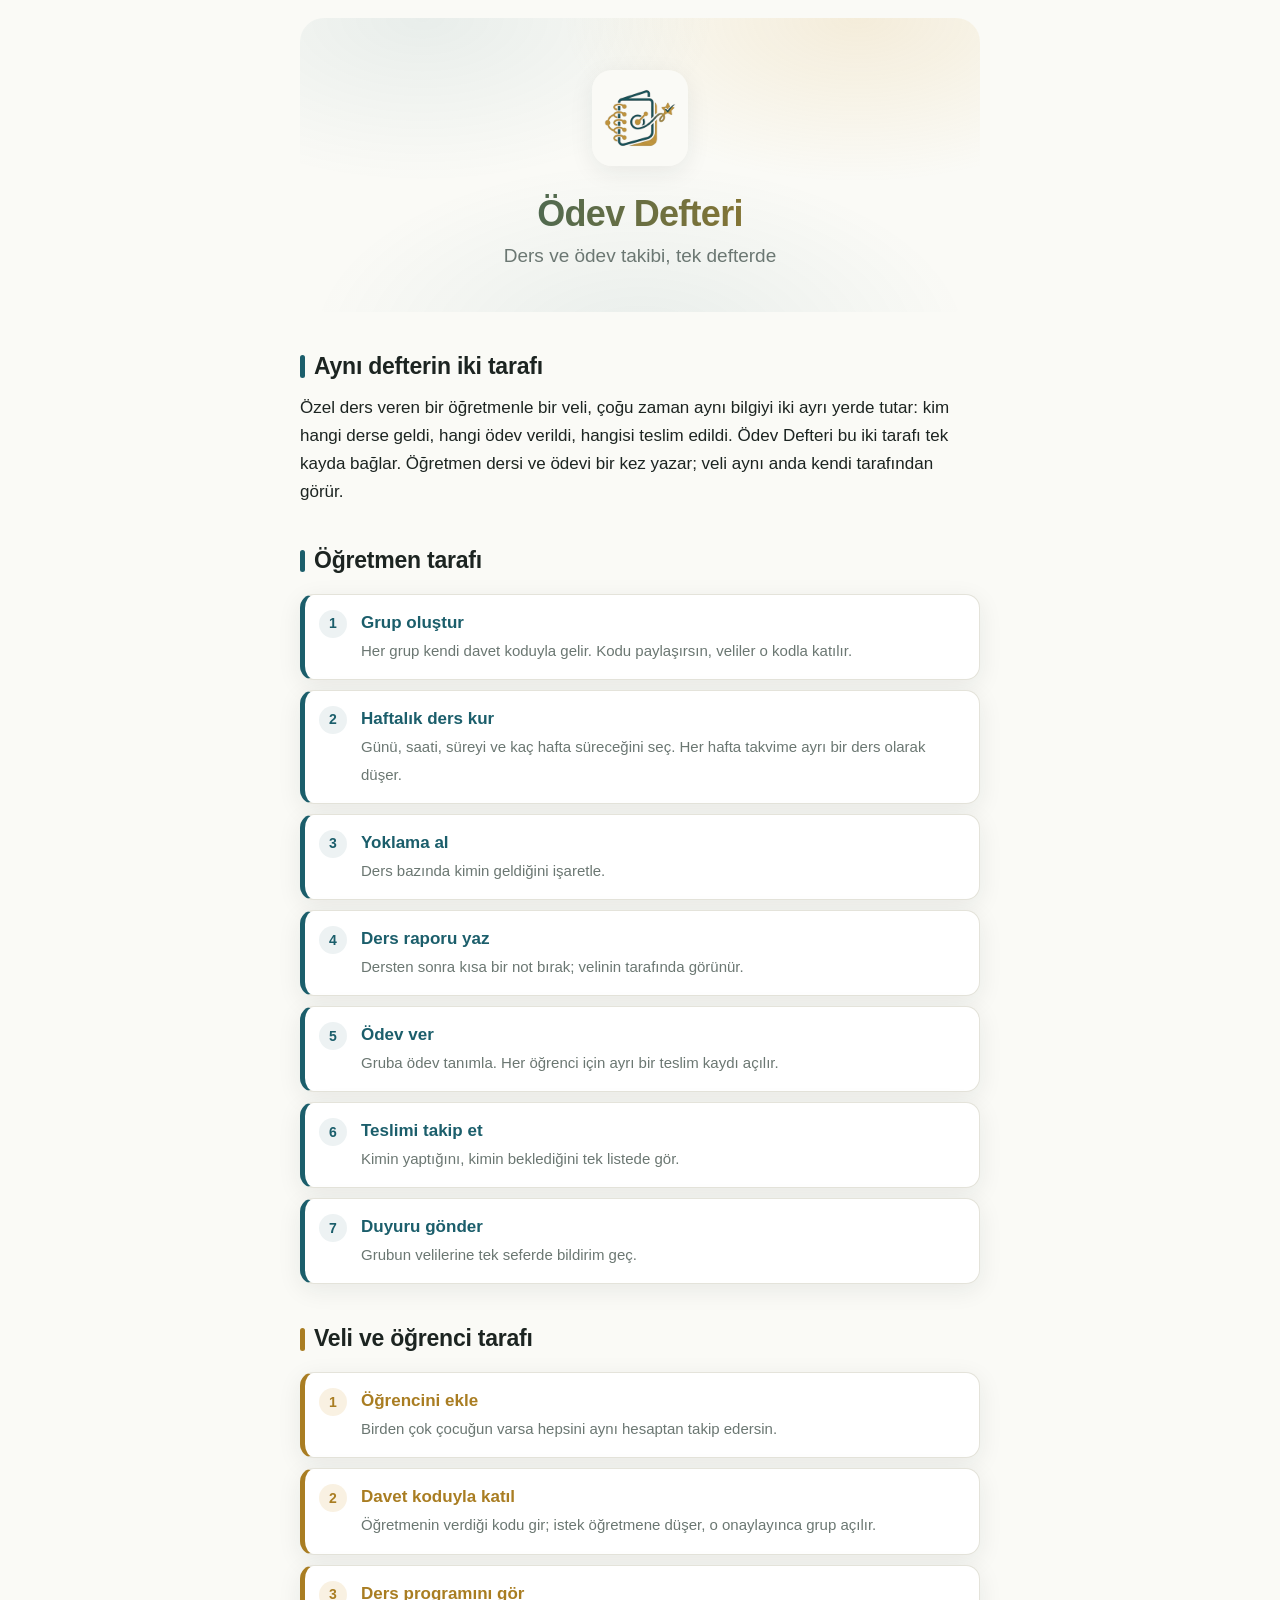
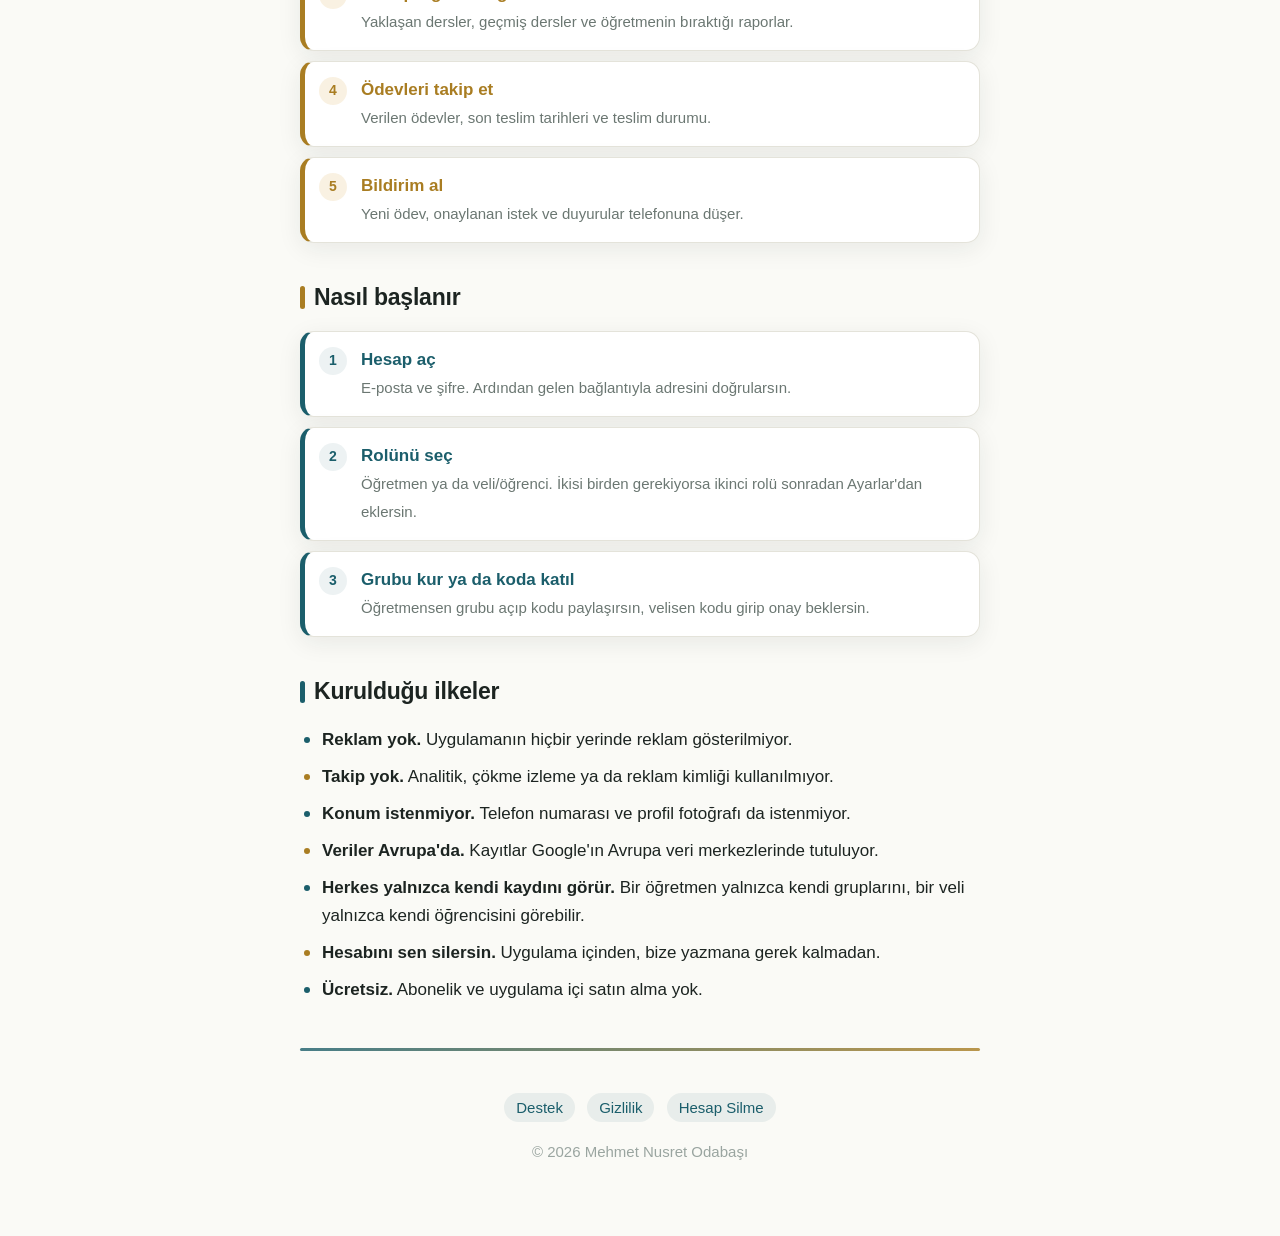
==== index.html @ 672373b9 "Tanıtım, destek ve gizlilik sayfalarını kur Mağaza başvurusunun istediği destek, gizlilik politikası" ====
<!DOCTYPE html>
<html lang="tr">
<head>
<meta charset="utf-8">
<meta name="viewport" content="width=device-width, initial-scale=1">
<title>Ödev Defteri — Ders ve ödev takibi</title>
<meta name="description" content="Ödev Defteri, özel ders veren öğretmenlerle velileri aynı defterde buluşturur: ders programı, yoklama, ödev ve teslim takibi. Reklamsız, takipsiz.">
<link rel="icon" href="assets/logo.png">
<link rel="stylesheet" href="assets/style.css">
<meta property="og:type" content="website">
<meta property="og:title" content="Ödev Defteri — Ders ve ödev takibi">
<meta property="og:description" content="Öğretmen ders planlar ve ödev verir, veli aynı defterden takip eder. Reklamsız, takipsiz.">
<meta property="og:image" content="assets/logo.png">
</head>
<body>
<div class="wrap">

<header>
  <img src="assets/logo.png" alt="Ödev Defteri">
  <h1>Ödev Defteri</h1>
  <p class="tagline">Ders ve ödev takibi, tek defterde</p>
</header>

<h2>Aynı defterin iki tarafı</h2>
<p>Özel ders veren bir öğretmenle bir veli, çoğu zaman aynı bilgiyi iki ayrı yerde
tutar: kim hangi derse geldi, hangi ödev verildi, hangisi teslim edildi. Ödev Defteri
bu iki tarafı tek kayda bağlar. Öğretmen dersi ve ödevi bir kez yazar; veli aynı anda
kendi tarafından görür.</p>

<h2 class="teal">Öğretmen tarafı</h2>
<ul class="steps">
  <li><b>Grup oluştur</b><span>Her grup kendi davet koduyla gelir. Kodu paylaşırsın, veliler o kodla katılır.</span></li>
  <li><b>Haftalık ders kur</b><span>Günü, saati, süreyi ve kaç hafta süreceğini seç. Her hafta takvime ayrı bir ders olarak düşer.</span></li>
  <li><b>Yoklama al</b><span>Ders bazında kimin geldiğini işaretle.</span></li>
  <li><b>Ders raporu yaz</b><span>Dersten sonra kısa bir not bırak; velinin tarafında görünür.</span></li>
  <li><b>Ödev ver</b><span>Gruba ödev tanımla. Her öğrenci için ayrı bir teslim kaydı açılır.</span></li>
  <li><b>Teslimi takip et</b><span>Kimin yaptığını, kimin beklediğini tek listede gör.</span></li>
  <li><b>Duyuru gönder</b><span>Grubun velilerine tek seferde bildirim geç.</span></li>
</ul>

<h2 class="gold">Veli ve öğrenci tarafı</h2>
<ul class="steps gold">
  <li><b>Öğrencini ekle</b><span>Birden çok çocuğun varsa hepsini aynı hesaptan takip edersin.</span></li>
  <li><b>Davet koduyla katıl</b><span>Öğretmenin verdiği kodu gir; istek öğretmene düşer, o onaylayınca grup açılır.</span></li>
  <li><b>Ders programını gör</b><span>Yaklaşan dersler, geçmiş dersler ve öğretmenin bıraktığı raporlar.</span></li>
  <li><b>Ödevleri takip et</b><span>Verilen ödevler, son teslim tarihleri ve teslim durumu.</span></li>
  <li><b>Bildirim al</b><span>Yeni ödev, onaylanan istek ve duyurular telefonuna düşer.</span></li>
</ul>

<h2>Nasıl başlanır</h2>
<ul class="steps">
  <li><b>Hesap aç</b><span>E-posta ve şifre. Ardından gelen bağlantıyla adresini doğrularsın.</span></li>
  <li><b>Rolünü seç</b><span>Öğretmen ya da veli/öğrenci. İkisi birden gerekiyorsa ikinci rolü sonradan Ayarlar'dan eklersin.</span></li>
  <li><b>Grubu kur ya da koda katıl</b><span>Öğretmensen grubu açıp kodu paylaşırsın, velisen kodu girip onay beklersin.</span></li>
</ul>

<h2>Kurulduğu ilkeler</h2>
<ul class="plain">
  <li><b>Reklam yok.</b> Uygulamanın hiçbir yerinde reklam gösterilmiyor.</li>
  <li><b>Takip yok.</b> Analitik, çökme izleme ya da reklam kimliği kullanılmıyor.</li>
  <li><b>Konum istenmiyor.</b> Telefon numarası ve profil fotoğrafı da istenmiyor.</li>
  <li><b>Veriler Avrupa'da.</b> Kayıtlar Google'ın Avrupa veri merkezlerinde tutuluyor.</li>
  <li><b>Herkes yalnızca kendi kaydını görür.</b> Bir öğretmen yalnızca kendi gruplarını, bir veli yalnızca kendi öğrencisini görebilir.</li>
  <li><b>Hesabını sen silersin.</b> Uygulama içinden, bize yazmana gerek kalmadan.</li>
  <li><b>Ücretsiz.</b> Abonelik ve uygulama içi satın alma yok.</li>
</ul>

<!-- Uygulama mağazalarda yayımlandığında indirme bağlantıları buraya. -->

<hr>
<footer>
  <a href="destek/">Destek</a>
  <a href="gizlilik/">Gizlilik</a>
  <a href="hesap-silme/">Hesap Silme</a>
  <div class="copyright">© 2026 Mehmet Nusret Odabaşı</div>
</footer>

</div>
</body>
</html>
---- assets/style.css ----
/* Her sayfanin paylastigi stil dosyasi. Palet uygulamadan aliniyor:
   kirik beyaz zemin uzerine koyu teal, vurgu olarak altin sarisi —
   ikisi de logodan gelen marka renkleri.

   Once telefon: temel kurallar dar ekrani hedefler, medya sorgulari
   yalnizca genis ekrani ferahlatir ve koyu temaya uyarlar. */

:root {
  --ink: #1c2421;
  --ink-soft: #6b7772;
  --ink-faint: #9aa5a0;
  --ground: #fafaf6;
  --card: #ffffff;
  --line: #e4e3da;

  --teal: #1b5e6b;
  --gold: #a97d22;

  /* Ayni iki renk dusuk saydamlikta; kart ve rozet dolgulari icin. */
  --teal-tint: #1b5e6b14;
  --gold-tint: #d8a43c26;

  --shadow: 0 6px 24px rgb(28 36 33 / 0.08);
}

@media (prefers-color-scheme: dark) {
  :root {
    --ink: #eceeed;
    --ink-soft: #aab4b0;
    --ink-faint: #85908c;
    --ground: #0e1614;
    --card: #18211f;
    --line: #2c3734;

    /* Koyu zeminde marka renkleri okunmuyor; ayni tonun acigi kullanilir. */
    --teal: #7cc0cc;
    --gold: #e8be68;

    --teal-tint: #7cc0cc1f;
    --gold-tint: #e8be681f;

    --shadow: 0 6px 24px rgb(0 0 0 / 0.35);
  }
}

* { box-sizing: border-box; }

body {
  margin: 0;
  padding: 0 18px 64px;
  background: var(--ground);
  color: var(--ink);
  font: 17px/1.65 -apple-system, BlinkMacSystemFont, "Segoe UI", Roboto, Helvetica, Arial, sans-serif;
  -webkit-text-size-adjust: 100%;
  overflow-wrap: break-word;
}

img { max-width: 100%; }

.wrap { max-width: 680px; margin: 0 auto; }

/* Baslik — iki marka rengini tasiyan yumusak bir bant */

header {
  position: relative;
  margin: 18px 0 8px;
  padding: 40px 20px 32px;
  text-align: center;
  border-radius: 24px;
  background:
    radial-gradient(62% 80% at 18% 0%, var(--teal-tint), transparent 70%),
    radial-gradient(62% 80% at 82% 0%, var(--gold-tint), transparent 70%),
    radial-gradient(70% 90% at 50% 112%, var(--teal-tint), transparent 70%);
}

header img {
  width: 84px;
  height: 84px;
  border-radius: 20px;
  box-shadow: var(--shadow);
}

h1 {
  margin: 18px 0 6px;
  font-size: clamp(28px, 8vw, 36px);
  line-height: 1.15;
  letter-spacing: -0.02em;
  background: linear-gradient(100deg, var(--teal), var(--gold) 90%);
  -webkit-background-clip: text;
  background-clip: text;
  color: transparent;
}

.tagline {
  margin: 0;
  color: var(--ink-soft);
  font-size: clamp(16px, 4.4vw, 19px);
}

/* Bolum basliklari — teal ve altin arasinda donen renkli cubuk */

h2 {
  position: relative;
  margin: 40px 0 12px;
  padding-left: 14px;
  font-size: clamp(20px, 5.4vw, 23px);
  line-height: 1.3;
  letter-spacing: -0.01em;
}

h2::before {
  content: "";
  position: absolute;
  left: 0;
  top: 0.16em;
  bottom: 0.16em;
  width: 5px;
  border-radius: 3px;
  background: var(--teal);
}

h2:nth-of-type(even)::before { background: var(--gold); }

/* Basligin altinda renkli bir kart listesi varsa cubuk kendiliginden
   donen renge degil o listenin rengine uymali; yoksa ogretmen bolumunun
   basligi altin, kartlari teal olup birbirini tutmuyor. */
h2.teal::before { background: var(--teal); }
h2.gold::before { background: var(--gold); }

h3 {
  margin: 26px 0 4px;
  font-size: 17px;
  color: var(--teal);
}

p { margin: 12px 0; }

a { color: var(--teal); }

hr {
  margin: 44px 0 0;
  border: 0;
  height: 3px;
  border-radius: 2px;
  background: linear-gradient(90deg, var(--teal), var(--gold));
  opacity: 0.8;
}

/* Rol ve ozellik kartlari — her satirin basinda numarali rozet */

.steps {
  list-style: none;
  margin: 18px 0;
  padding: 0;
  counter-reset: step;
}

.steps li {
  position: relative;
  counter-increment: step;
  background: var(--card);
  border: 1px solid var(--line);
  border-left: 5px solid var(--teal);
  border-radius: 14px;
  padding: 14px 16px 14px 56px;
  margin-bottom: 10px;
  box-shadow: var(--shadow);
}

.steps li::before {
  content: counter(step);
  position: absolute;
  left: 14px;
  top: 15px;
  width: 28px;
  height: 28px;
  border-radius: 50%;
  display: grid;
  place-items: center;
  font-size: 14px;
  font-weight: 700;
  color: var(--teal);
  background: var(--teal-tint);
}

.steps b { display: block; font-size: 17px; color: var(--teal); }

.steps span { color: var(--ink-soft); font-size: 15px; }

/* Altin varyant: veli tarafi, ogretmen tarafindan ayrilsin diye. */

.steps.gold li { border-left-color: var(--gold); }
.steps.gold li::before { color: var(--gold); background: var(--gold-tint); }
.steps.gold b { color: var(--gold); }

/* Duz madde listeleri — isaretler iki marka rengi arasinda doner */

ul.plain { padding-left: 22px; }

ul.plain li { margin: 7px 0; }

ul.plain li::marker { color: var(--teal); font-size: 1.1em; }
ul.plain li:nth-child(even)::marker { color: var(--gold); }

/* Iletisim ve uyari kutusu */

.contact {
  background: var(--card);
  border: 1px solid var(--line);
  border-top: 4px solid var(--teal);
  border-radius: 14px;
  padding: 16px 18px;
  margin: 20px 0;
  box-shadow: var(--shadow);
}

.contact.warn { border-top-color: var(--gold); }

.contact p:first-child { margin-top: 0; }
.contact p:last-child { margin-bottom: 0; }
.contact a { font-weight: 600; }

/* Politika basligi altindaki yururluk satiri */

.meta {
  display: inline-block;
  margin: 6px 0 0;
  padding: 5px 12px;
  border-radius: 999px;
  background: var(--teal-tint);
  color: var(--ink-soft);
  font-size: 14px;
  line-height: 1.5;
}

/* Alt bilgi */

footer {
  margin-top: 22px;
  padding-top: 18px;
  color: var(--ink-faint);
  font-size: 15px;
  line-height: 2.2;
  text-align: center;
}

footer a {
  margin: 0 4px;
  padding: 6px 12px;
  border-radius: 999px;
  background: var(--teal-tint);
  color: var(--teal);
  text-decoration: none;
  white-space: nowrap;
}

footer a:hover { text-decoration: underline; }

footer .copyright { margin-top: 16px; line-height: 1.6; }

/* Genis ekranlar */

@media (min-width: 560px) {
  body { padding: 0 24px 72px; }
  header { padding: 52px 24px 40px; }
  header img { width: 96px; height: 96px; }
  .steps li { padding-right: 20px; }
}
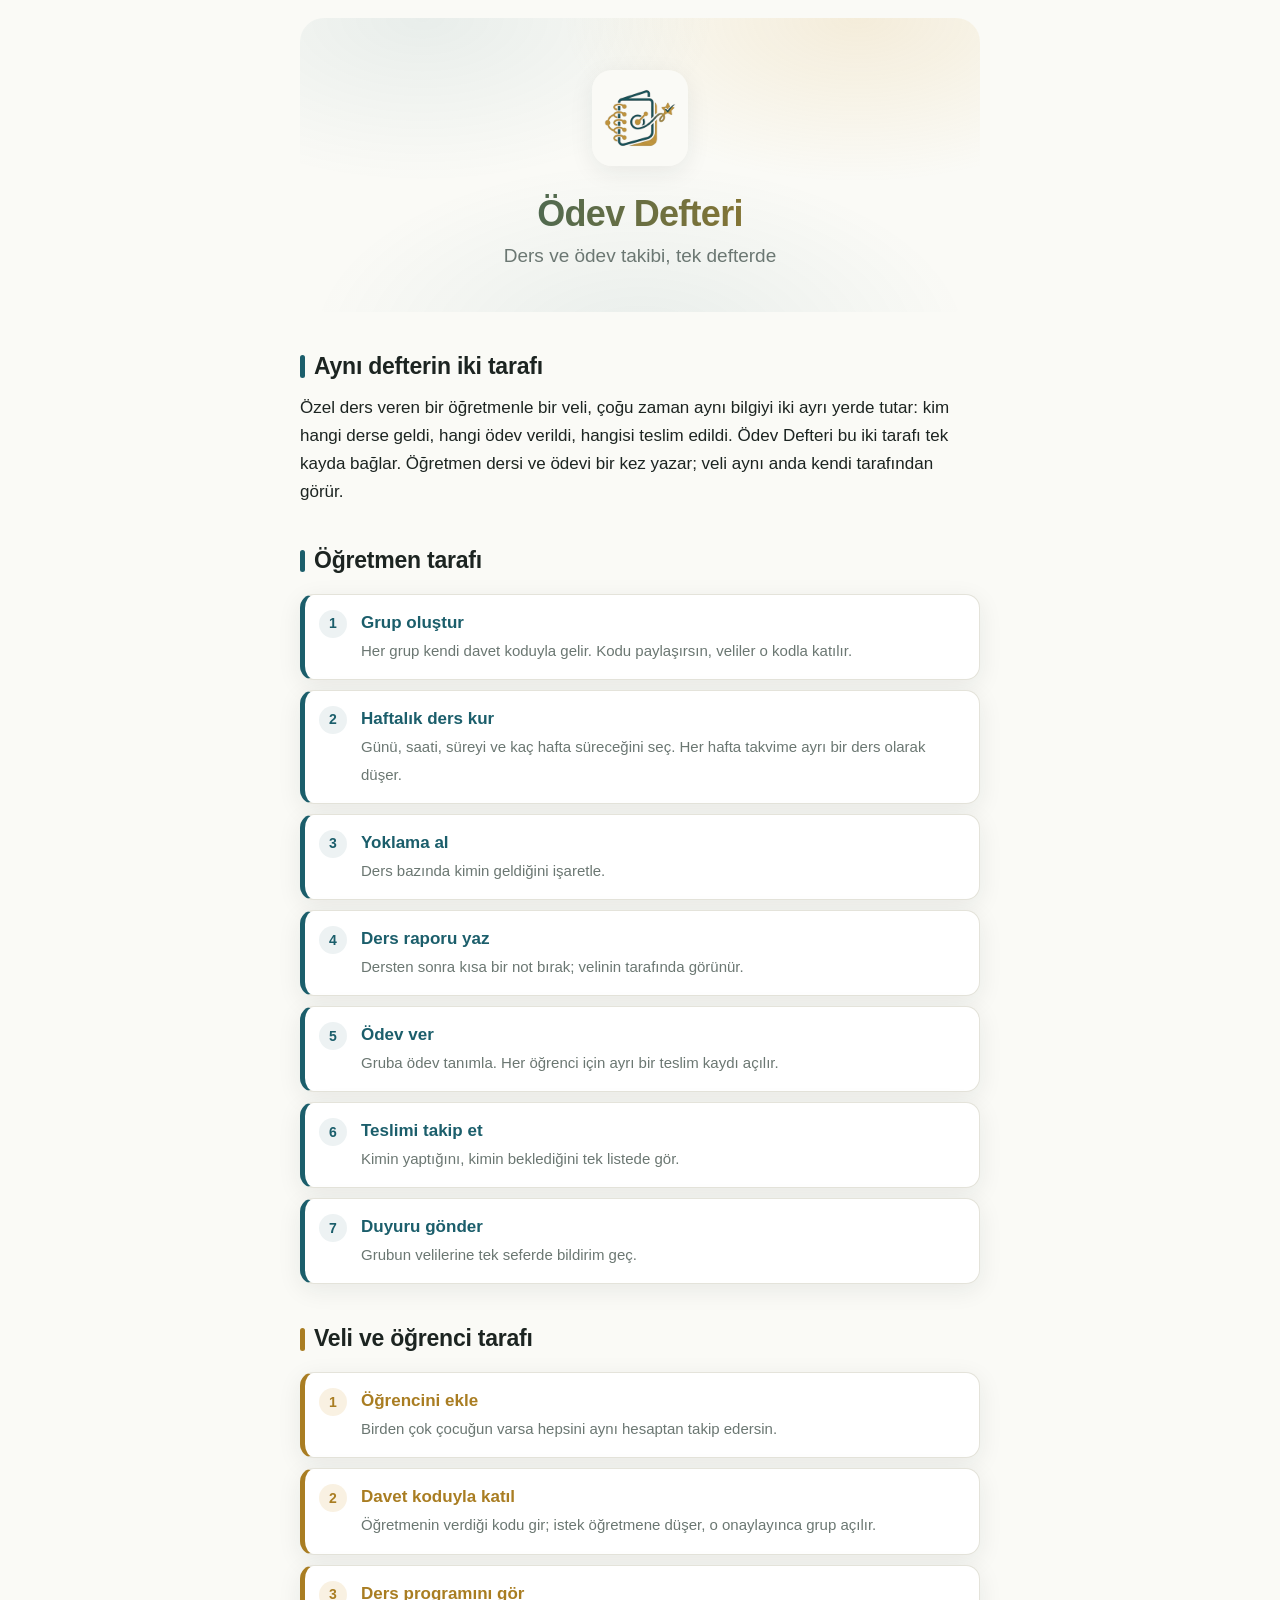
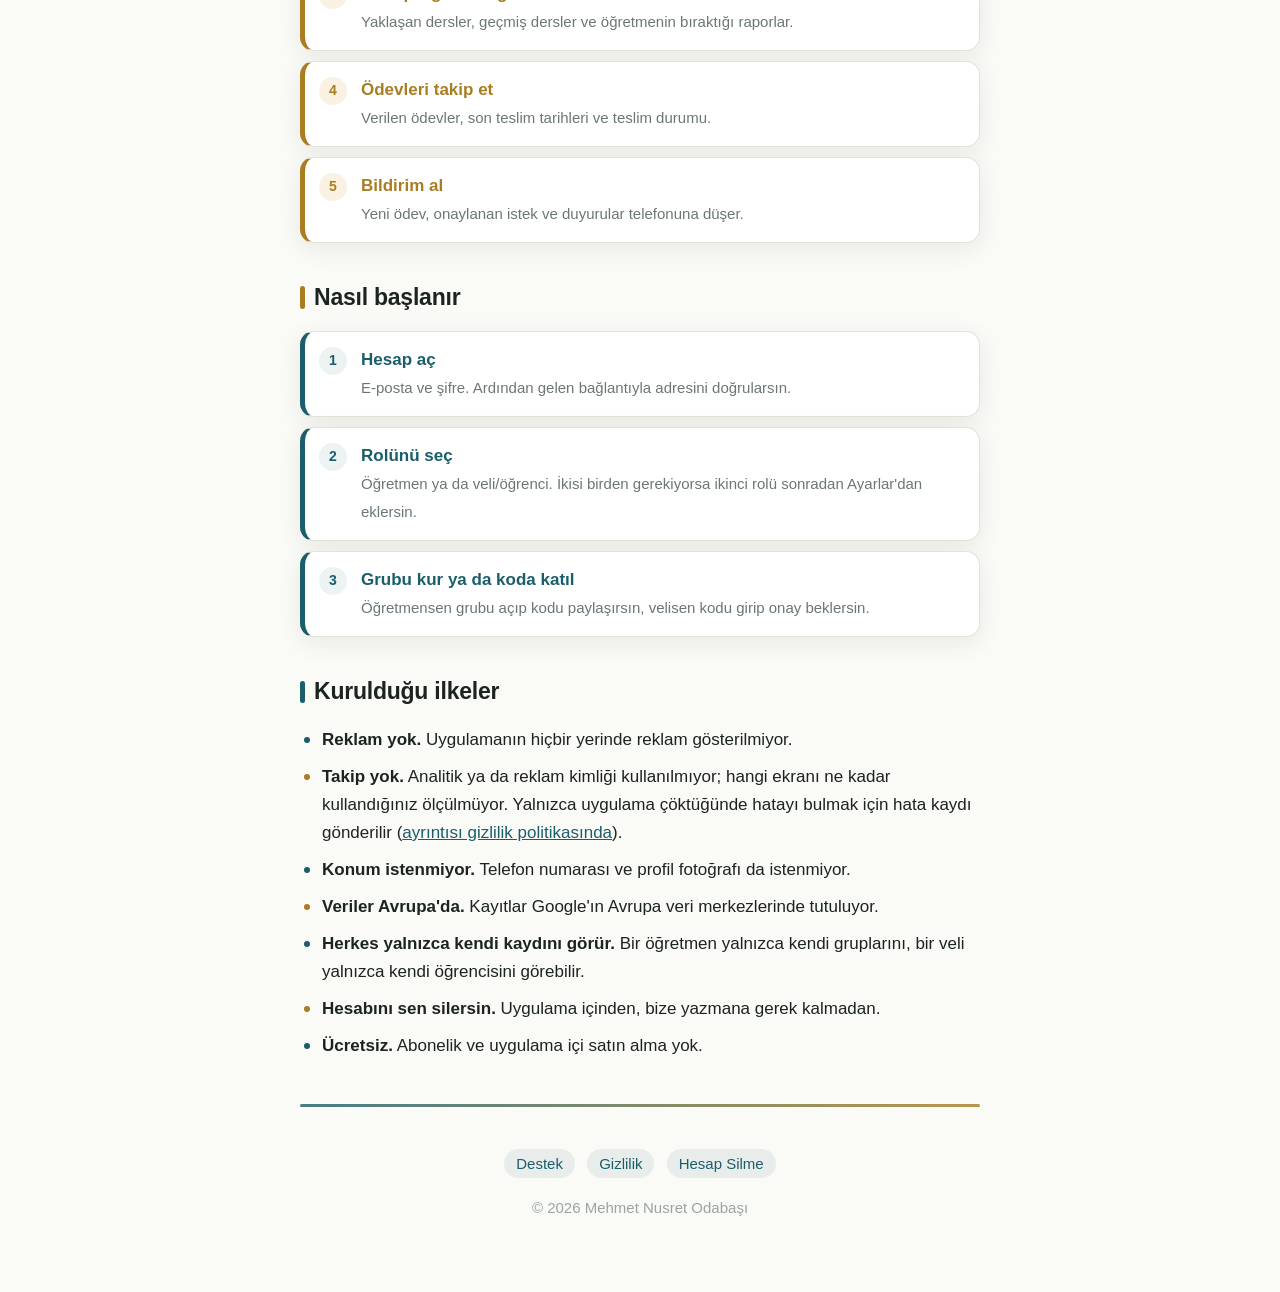
==== commit cdeea869: "Hata kaydını gizlilik metnine işle, hesap silme kapsamını güncelle Uygulamaya Firebase Crashlytics e" ====
--- a/index.html
+++ b/index.html
@@ -57,7 +57,9 @@
 <h2>Kurulduğu ilkeler</h2>
 <ul class="plain">
   <li><b>Reklam yok.</b> Uygulamanın hiçbir yerinde reklam gösterilmiyor.</li>
-  <li><b>Takip yok.</b> Analitik, çökme izleme ya da reklam kimliği kullanılmıyor.</li>
+  <li><b>Takip yok.</b> Analitik ya da reklam kimliği kullanılmıyor; hangi ekranı ne
+  kadar kullandığınız ölçülmüyor. Yalnızca uygulama çöktüğünde hatayı bulmak için hata
+  kaydı gönderilir (<a href="gizlilik/">ayrıntısı gizlilik politikasında</a>).</li>
   <li><b>Konum istenmiyor.</b> Telefon numarası ve profil fotoğrafı da istenmiyor.</li>
   <li><b>Veriler Avrupa'da.</b> Kayıtlar Google'ın Avrupa veri merkezlerinde tutuluyor.</li>
   <li><b>Herkes yalnızca kendi kaydını görür.</b> Bir öğretmen yalnızca kendi gruplarını, bir veli yalnızca kendi öğrencisini görebilir.</li>
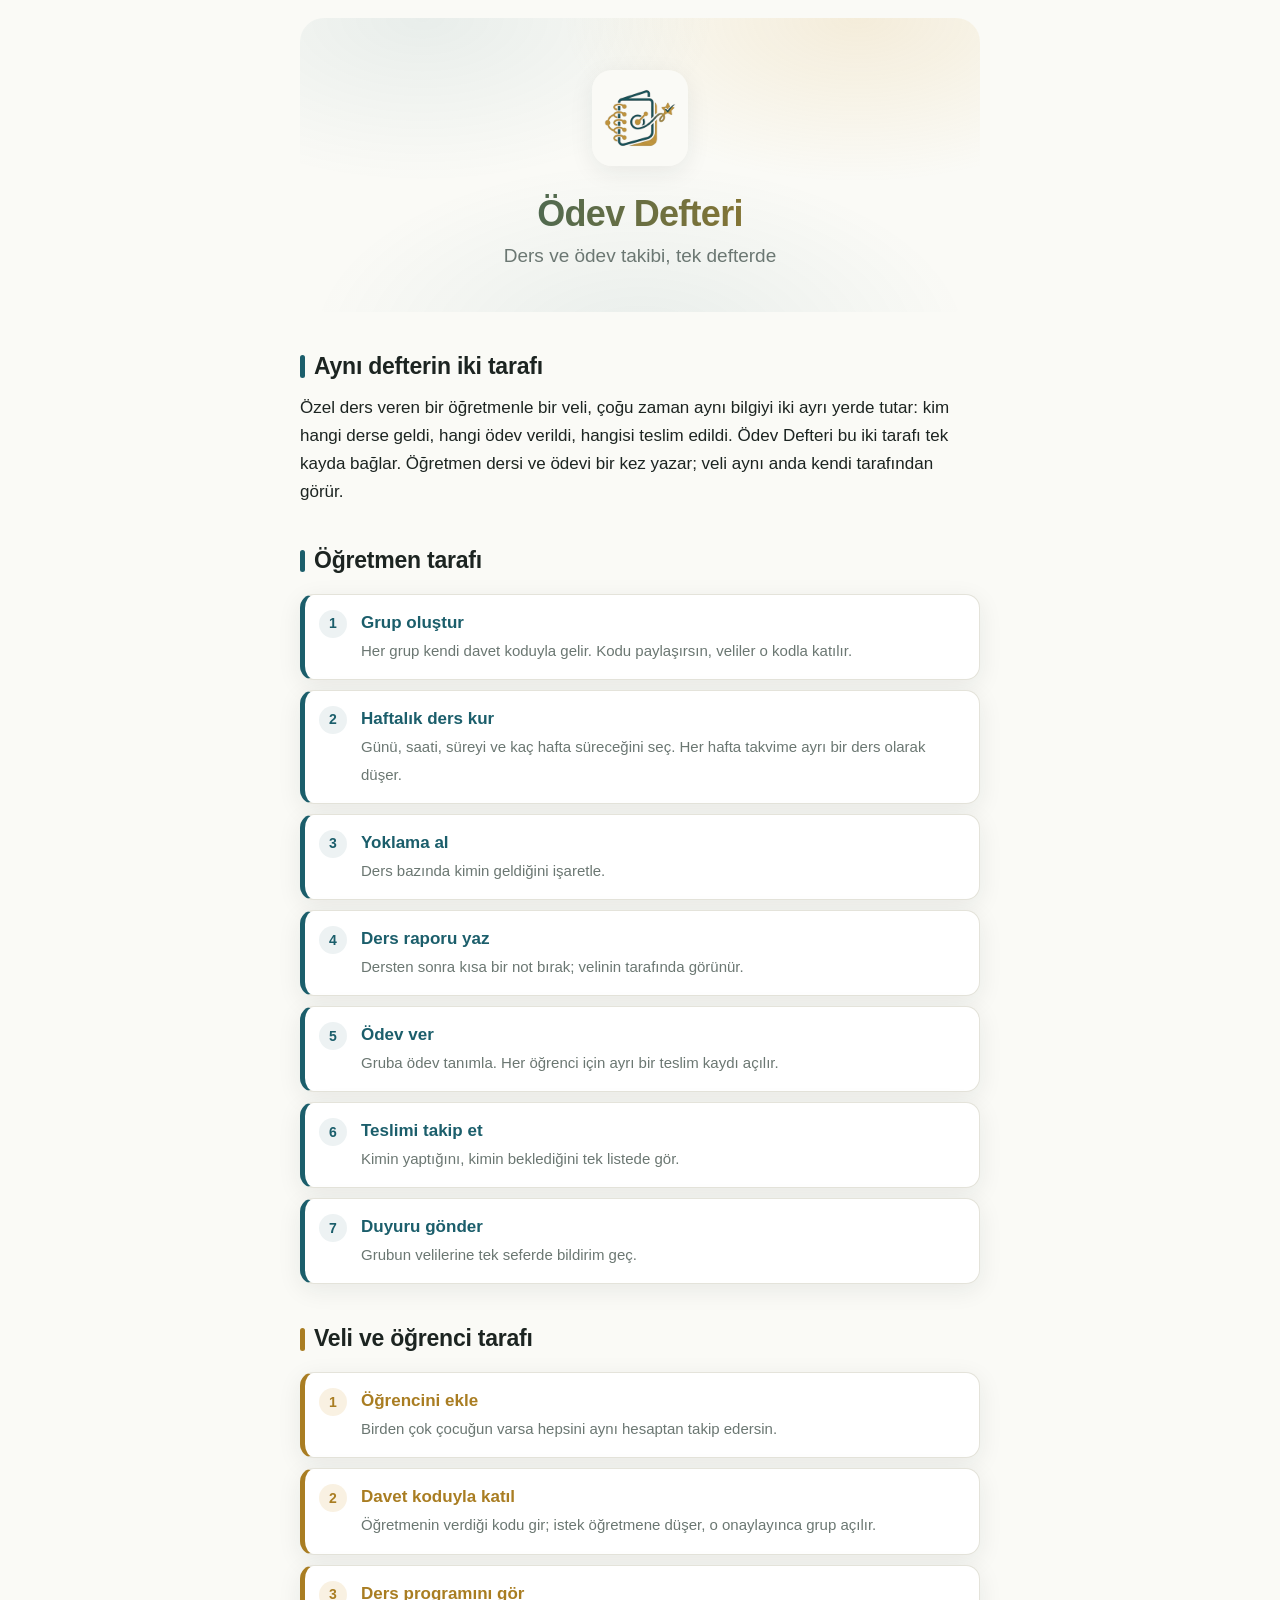
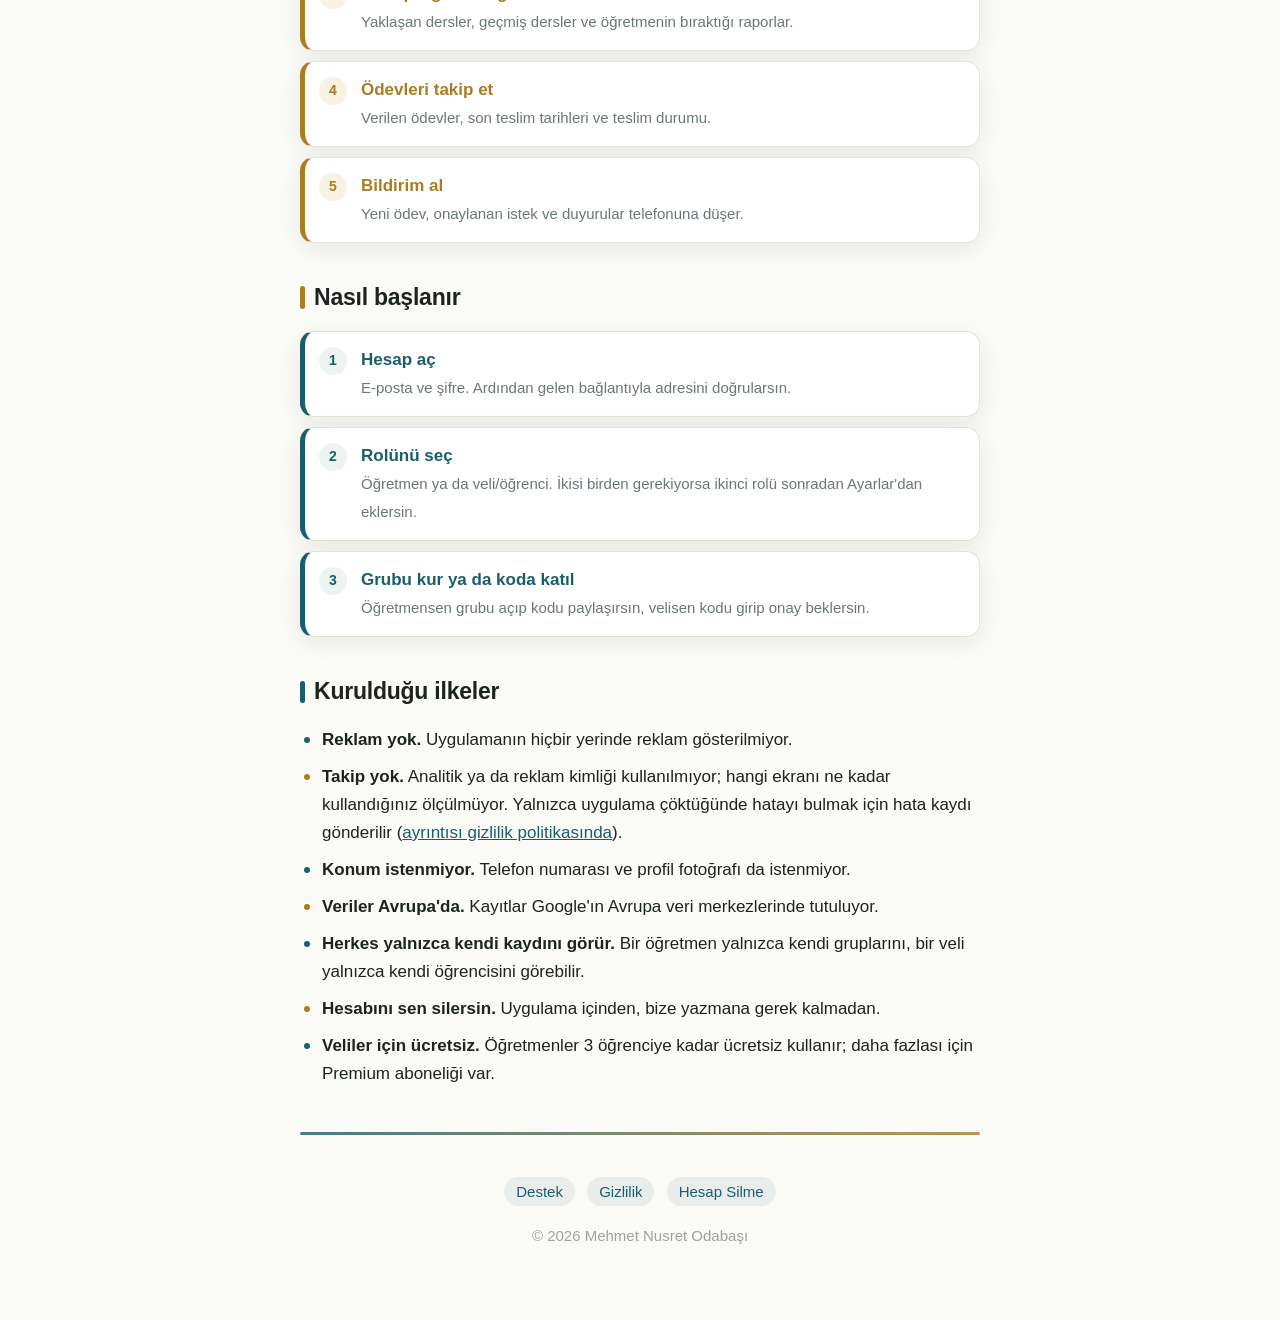
==== commit d8505c42: "Siteyi Premium aboneliğe göre güncelle Tanıtım ve destek sayfaları "abonelik yok" diyordu; gizlilik " ====
--- a/index.html
+++ b/index.html
@@ -64,7 +64,8 @@
   <li><b>Veriler Avrupa'da.</b> Kayıtlar Google'ın Avrupa veri merkezlerinde tutuluyor.</li>
   <li><b>Herkes yalnızca kendi kaydını görür.</b> Bir öğretmen yalnızca kendi gruplarını, bir veli yalnızca kendi öğrencisini görebilir.</li>
   <li><b>Hesabını sen silersin.</b> Uygulama içinden, bize yazmana gerek kalmadan.</li>
-  <li><b>Ücretsiz.</b> Abonelik ve uygulama içi satın alma yok.</li>
+  <li><b>Veliler için ücretsiz.</b> Öğretmenler 3 öğrenciye kadar ücretsiz kullanır;
+  daha fazlası için Premium aboneliği var.</li>
 </ul>
 
 <!-- Uygulama mağazalarda yayımlandığında indirme bağlantıları buraya. -->
